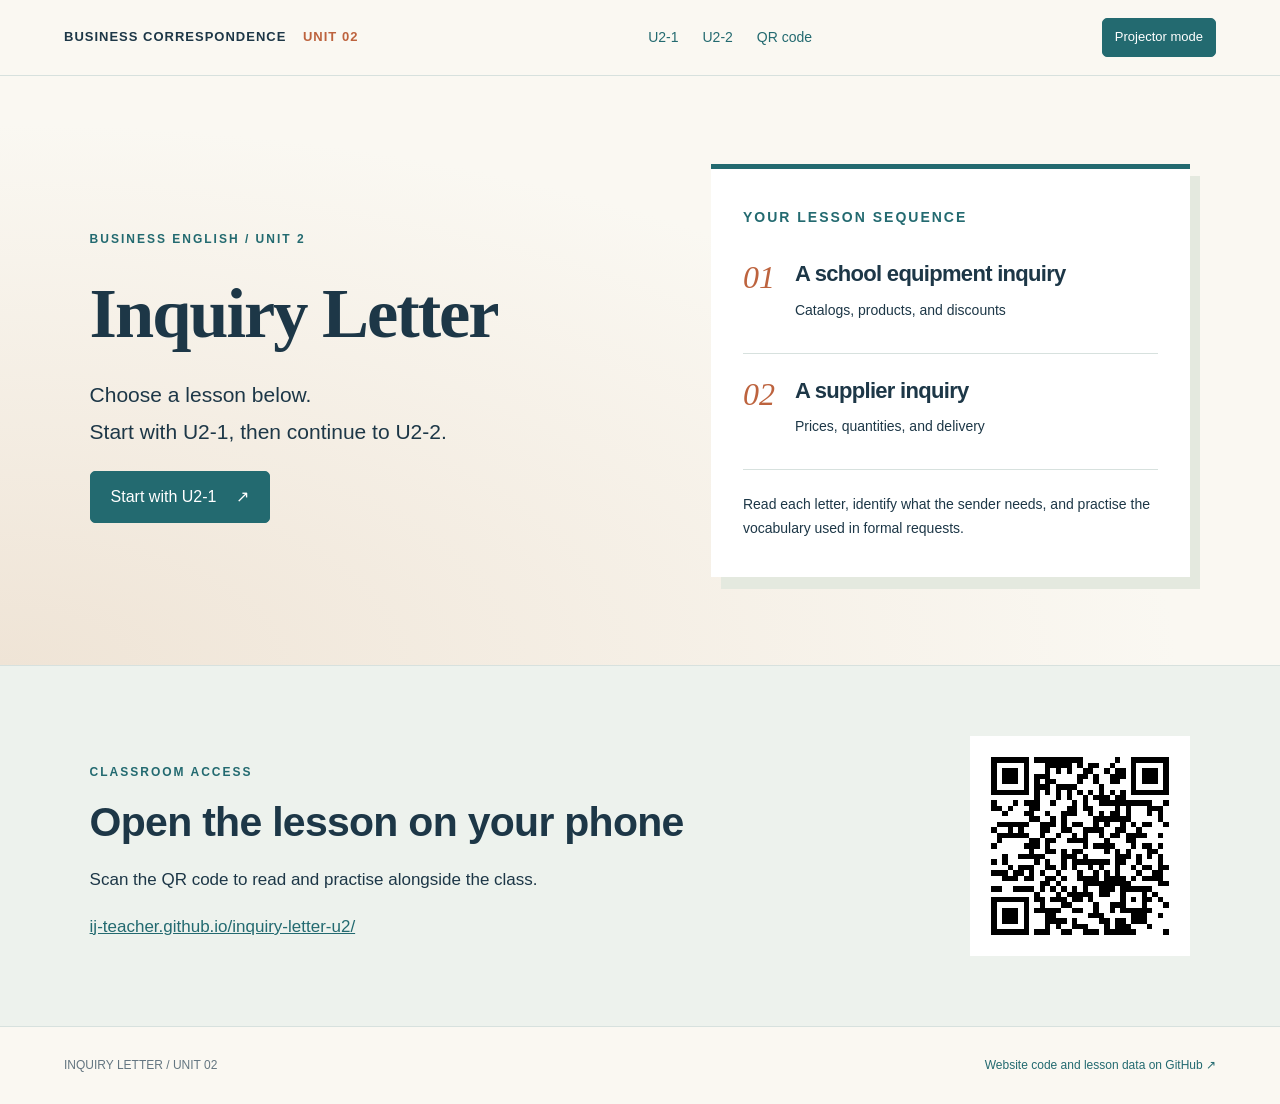
==== index.html @ 0eefbf17 "Publish U2-1 and U2-2 inquiry-letter teaching website" ====
<!doctype html><html lang="en"><head><meta charset="utf-8"><meta name="viewport" content="width=device-width,initial-scale=1"><meta name="description" content="Read and practise inquiry letters: a school equipment request followed by a supplier inquiry. Business English U2."><title>Inquiry Letter · Unit 2</title><link rel="stylesheet" href="style.css?v=1"><script defer src="app.js?v=lesson-pages-2"></script></head><body>
<a class="skip" href="#main">Skip to lessons</a><header><a class="brand" href="#home">BUSINESS CORRESPONDENCE <span>UNIT 02</span></a><nav aria-label="Lesson navigation"><a href="u2-1.html#u2-1">U2-1</a><a href="u2-2.html#u2-2">U2-2</a><a href="#classroom-qr">QR code</a></nav><button id="projector" aria-pressed="false" type="button">Projector mode</button></header>
<main id="main"><section id="home" class="hero"><div><p class="eyebrow">BUSINESS ENGLISH / UNIT 2</p><h1>Inquiry Letter</h1><p class="intro">Choose a lesson below.<br>Start with U2-1, then continue to U2-2.</p><a class="button" href="u2-1.html#u2-1">Start with U2-1 <span>↗</span></a></div><aside class="itinerary"><p class="eyebrow">YOUR LESSON SEQUENCE</p><a href="u2-1.html#u2-1"><b>01</b><div><h2>A school equipment inquiry</h2><p>Catalogs, products, and discounts</p></div></a><a href="u2-2.html#u2-2"><b>02</b><div><h2>A supplier inquiry</h2><p>Prices, quantities, and delivery</p></div></a><p class="goal">Read each letter, identify what the sender needs, and practise the vocabulary used in formal requests.</p></aside></section>


<section id="classroom-qr" class="access"><div><p class="eyebrow">CLASSROOM ACCESS</p><h2>Open the lesson on your phone</h2><p>Scan the QR code to read and practise alongside the class.</p><a href="https://ij-teacher.github.io/inquiry-letter-u2/">ij-teacher.github.io/inquiry-letter-u2/</a></div><img src="qr-code.svg" width="220" height="220" alt="QR code for the Inquiry Letters U2 website"></section></main><footer><span>INQUIRY LETTER / UNIT 02</span><a href="https://github.com/ij-teacher/inquiry-letter-u2">Website code and lesson data on GitHub ↗</a></footer><p id="load-error" role="alert" hidden></p></body></html>
---- style.css ----
:root{--ink:#1d3747;--muted:#647681;--accent:#236a70;--orange:#bd633e;--paper:#faf8f2;--line:#d7e1de;--tint:#edf2ed}*{box-sizing:border-box}html{scroll-behavior:smooth;scroll-padding-top:110px}body{margin:0;background:var(--paper);color:var(--ink);font:17px/1.75 Arial,"Segoe UI",sans-serif}a{color:var(--accent)}button,.button{display:inline-flex;align-items:center;gap:20px;padding:11px 20px;background:var(--accent);color:white;border:1px solid var(--accent);border-radius:5px;cursor:pointer;font:inherit;font-size:16px;text-decoration:none}button:hover,.button:hover{background:#164e53}.secondary{color:var(--accent);background:transparent}.secondary:hover{color:white}button:disabled{opacity:.5;cursor:default}:focus-visible{outline:3px solid var(--orange);outline-offset:3px}.skip{position:absolute;top:-70px;z-index:10;padding:12px;background:white}.skip:focus{top:0}header{position:sticky;top:0;z-index:5;display:flex;align-items:center;justify-content:space-between;gap:20px;padding:18px 5vw;background:rgba(250,248,242,.98);border-bottom:1px solid var(--line)}.brand{font-size:13px;font-weight:800;letter-spacing:1px;text-decoration:none;color:var(--ink)}.brand span{color:var(--orange);margin-left:12px}nav{display:flex;gap:24px}nav a{font-size:14px;text-decoration:none}header button{font-size:13px;padding:7px 12px}main{max-width:1440px;margin:auto}section{padding:70px 7vw;border-bottom:1px solid var(--line)}.hero{display:grid;grid-template-columns:1.15fr 1fr;gap:70px;align-items:center;min-height:590px;background:radial-gradient(ellipse at 0 100%,#efe4d6,transparent 65%)}.eyebrow{font-size:12px;font-weight:700;letter-spacing:2px;color:var(--accent)}h1{font:700 clamp(48px,5.5vw,78px)/1.06 Georgia,serif;letter-spacing:-2px;margin:26px 0}h1 em{color:var(--orange)}.intro{font-size:21px}.itinerary{background:white;border-top:5px solid var(--accent);padding:28px 32px;box-shadow:10px 12px 0 #e4e9df}.itinerary>a{display:flex;gap:20px;text-decoration:none;border-bottom:1px solid var(--line);padding:22px 0;color:var(--ink)}.itinerary b{font:italic 32px Georgia,serif;color:var(--orange)}.itinerary h2{font-size:22px;margin:0;line-height:1.4}.itinerary p{margin:8px 0;font-size:14px}.itinerary .goal{margin-top:22px}.section-title{max-width:780px;margin-bottom:32px}h2{font-size:clamp(28px,3.2vw,42px);line-height:1.25;margin:14px 0;letter-spacing:-.7px}h3{font-size:24px;line-height:1.4}h4{font-size:18px}.lesson:nth-of-type(even){background:var(--tint)}.lesson-nav{display:flex;gap:14px;flex-wrap:wrap;margin-bottom:24px;font-size:14px}.lesson-nav a{text-decoration:none;border-bottom:1px solid var(--accent)}.letter{padding:32px 38px;background:white;border:1px solid var(--line);border-left:4px solid var(--accent);max-width:960px}.addresses{display:grid;grid-template-columns:1fr 1fr;gap:30px;font-size:15px}.addresses p{margin:0}.letter p{margin:18px 0}.letter ul{padding-left:25px}.subject{font-weight:700}.letter-close{margin-top:25px}.letter-close p{margin:0}.exercise{margin-top:48px;padding-top:24px;border-top:1px solid var(--line)}.exercise-intro{color:var(--muted);margin-top:-8px}.question{padding:16px 0 20px;border-bottom:1px solid var(--line)}.question h4,.question>label,.question legend{font-weight:600;font-size:20px;line-height:1.5;margin:0 0 10px}.question>label{display:block}textarea,input,select{font:inherit;font-size:16px;padding:10px 12px;border:1px solid #a5b9b6;border-radius:4px;background:white;color:var(--ink)}textarea{width:100%;resize:vertical;max-width:850px;display:block}input,select{max-width:100%}label{display:block;margin:15px 0 6px}form>input,form>textarea{width:100%}form button{margin:20px 10px 0 0}.feedback{font-size:16px;padding:10px 0;margin:6px 0 0}.correct{color:#216239}.incorrect{color:#a04326}.result{border-left:3px solid var(--accent);background:#dfece6;padding:15px 20px;margin-top:18px;font-size:17px}.word-bank{display:flex;flex-wrap:wrap;gap:8px 18px;background:#e7eee7;padding:15px 18px;margin:20px 0;border-left:3px solid var(--accent);font-weight:600}.word-bank span{white-space:nowrap}.matching-row{display:grid;grid-template-columns:1fr minmax(160px,220px);align-items:center;gap:25px}.matching-row select{width:100%}.matching-row .feedback{grid-column:1/-1}.gap-row label{display:block}.gap-row input{width:240px}.tf-question{border:0;border-bottom:1px solid var(--line);min-width:0;padding:18px 0}.tf-question legend{font-size:20px;font-weight:600;line-height:1.5;padding-top:8px}.choices{display:flex;gap:10px;margin-top:12px}.choices label{display:flex;align-items:center;gap:7px;padding:5px 10px;background:white;border:1px solid var(--line);border-radius:4px;font-size:15px;margin:0;cursor:pointer}.choices label:has(input:checked){background:#dcece5;border-color:var(--accent)}input[type=radio]{accent-color:var(--accent);width:16px;height:16px;margin:0}.small{font-size:13px;color:var(--muted)}details{margin:24px 0}summary{cursor:pointer;font-weight:600;padding:10px 0}.template-text,.draft{white-space:pre-wrap;font:16px/1.8 Arial,sans-serif}.split{display:grid;grid-template-columns:1fr 1fr;gap:45px;margin-top:32px}.split form{padding:25px;background:white;border:1px solid var(--line)}.draft{padding:24px;min-height:200px}.access{display:flex;align-items:center;justify-content:space-between;gap:45px;background:var(--tint)}.access img{background:white;max-width:100%;height:auto}.access a{overflow-wrap:anywhere}footer{display:flex;justify-content:space-between;gap:20px;padding:28px 5vw;font-size:12px;color:var(--muted)}footer a{text-decoration:none}#load-error{position:fixed;bottom:0;left:0;width:100%;padding:15px;background:#ffe6d9;margin:0}.loading{padding:45px}body.projector{font-size:22px}.projector .letter,.projector .question>label,.projector .tf-question legend,.projector .question h4{font-size:24px}.projector header{position:static}[hidden]{display:none!important}@media(max-width:850px){header{flex-wrap:wrap;padding:12px 5vw;gap:12px}nav{order:3;width:100%;justify-content:space-between;gap:10px}.hero,.split{grid-template-columns:1fr;gap:32px}.hero{min-height:0}section{padding:44px 6vw}.letter{padding:22px}.addresses{grid-template-columns:1fr;gap:25px}.matching-row{grid-template-columns:1fr;gap:10px}.matching-row select{max-width:300px}.access{flex-direction:column;text-align:center}footer{flex-direction:column}.intro{font-size:19px}h1{font-size:57px}}@media print{header,button,.skip,.hero,footer{display:none!important}section{padding:20px;background:white!important}.letter,.question{break-inside:avoid}.access{break-before:page}}@media(prefers-reduced-motion:reduce){html{scroll-behavior:auto}}
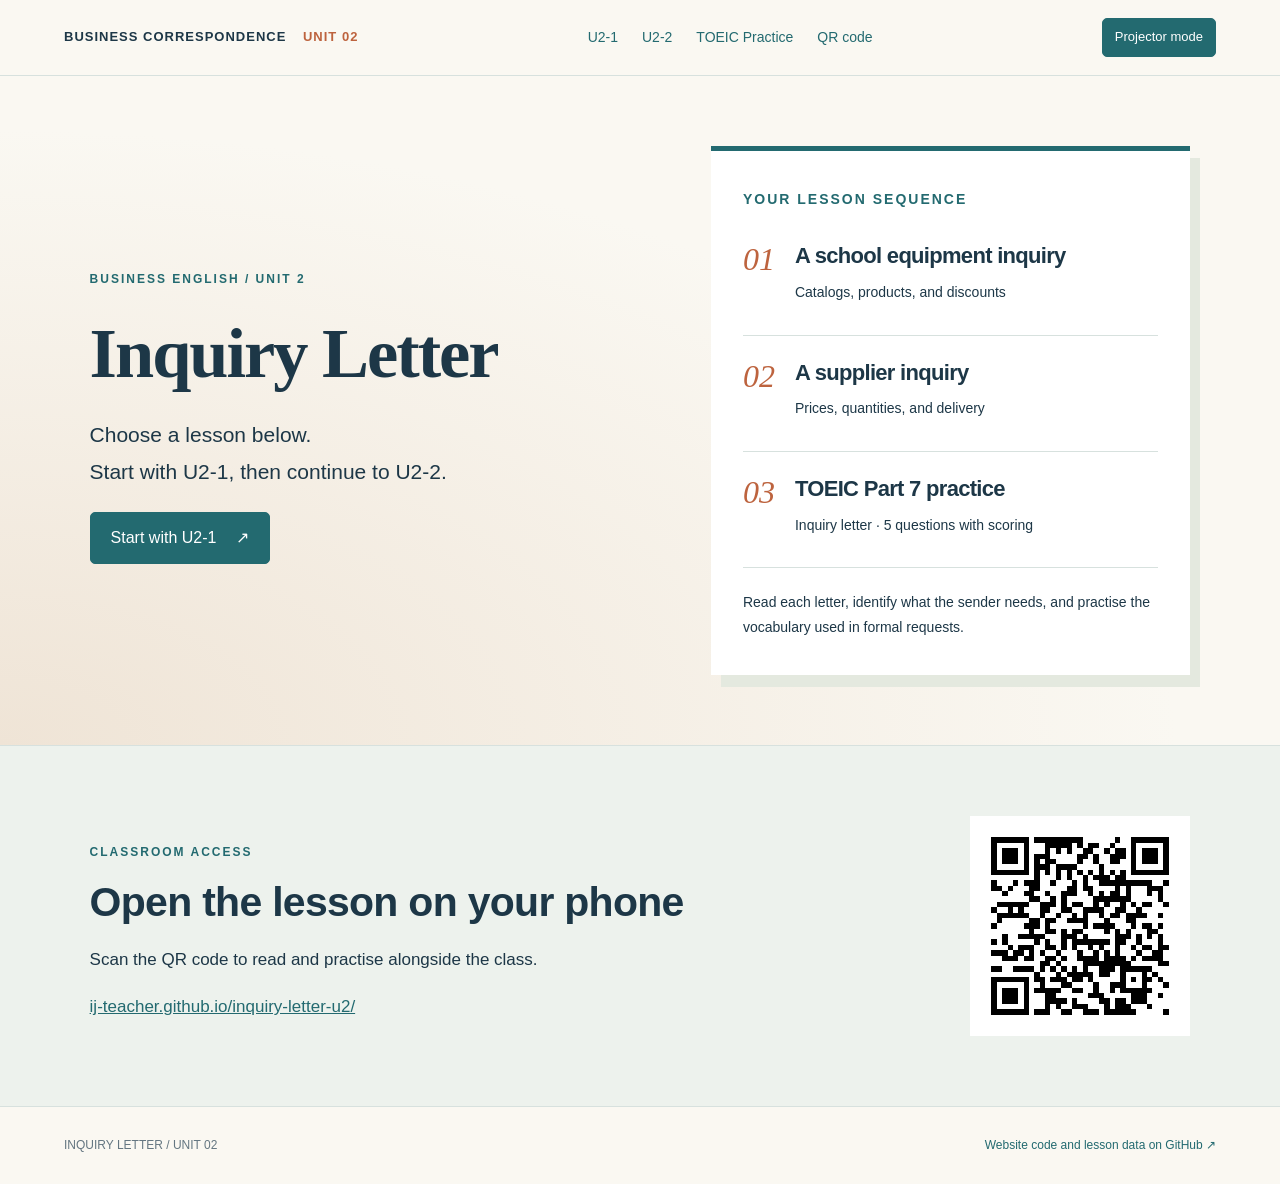
==== commit 7350f11f: "Add TOEIC practice to homepage" ====
--- a/index.html
+++ b/index.html
@@ -1,6 +1,6 @@
-<!doctype html><html lang="en"><head><meta charset="utf-8"><meta name="viewport" content="width=device-width,initial-scale=1"><meta name="description" content="Read and practise inquiry letters: a school equipment request followed by a supplier inquiry. Business English U2."><title>Inquiry Letter · Unit 2</title><link rel="stylesheet" href="style.css?v=1"><script defer src="app.js?v=lesson-pages-2"></script></head><body>
-<a class="skip" href="#main">Skip to lessons</a><header><a class="brand" href="#home">BUSINESS CORRESPONDENCE <span>UNIT 02</span></a><nav aria-label="Lesson navigation"><a href="u2-1.html#u2-1">U2-1</a><a href="u2-2.html#u2-2">U2-2</a><a href="#classroom-qr">QR code</a></nav><button id="projector" aria-pressed="false" type="button">Projector mode</button></header>
-<main id="main"><section id="home" class="hero"><div><p class="eyebrow">BUSINESS ENGLISH / UNIT 2</p><h1>Inquiry Letter</h1><p class="intro">Choose a lesson below.<br>Start with U2-1, then continue to U2-2.</p><a class="button" href="u2-1.html#u2-1">Start with U2-1 <span>↗</span></a></div><aside class="itinerary"><p class="eyebrow">YOUR LESSON SEQUENCE</p><a href="u2-1.html#u2-1"><b>01</b><div><h2>A school equipment inquiry</h2><p>Catalogs, products, and discounts</p></div></a><a href="u2-2.html#u2-2"><b>02</b><div><h2>A supplier inquiry</h2><p>Prices, quantities, and delivery</p></div></a><p class="goal">Read each letter, identify what the sender needs, and practise the vocabulary used in formal requests.</p></aside></section>
+<!doctype html><html lang="en"><head><meta charset="utf-8"><meta name="viewport" content="width=device-width,initial-scale=1"><meta name="description" content="Read and practise inquiry letters: a school equipment request followed by a supplier inquiry. Business English U2."><title>Inquiry Letter · Unit 2</title><link rel="stylesheet" href="style.css?v=drag-fill-20261012"><script defer src="app.js?v=drag-fill-20261012"></script></head><body>
+<a class="skip" href="#main">Skip to lessons</a><header><a class="brand" href="#home">BUSINESS CORRESPONDENCE <span>UNIT 02</span></a><nav aria-label="Lesson navigation"><a href="u2-1.html#u2-1">U2-1</a><a href="u2-2.html#u2-2">U2-2</a><a href="toeic-practice.html">TOEIC Practice</a><a href="#classroom-qr">QR code</a></nav><button id="projector" aria-pressed="false" type="button">Projector mode</button></header>
+<main id="main"><section id="home" class="hero"><div><p class="eyebrow">BUSINESS ENGLISH / UNIT 2</p><h1>Inquiry Letter</h1><p class="intro">Choose a lesson below.<br>Start with U2-1, then continue to U2-2.</p><a class="button" href="u2-1.html#u2-1">Start with U2-1 <span>↗</span></a></div><aside class="itinerary"><p class="eyebrow">YOUR LESSON SEQUENCE</p><a href="u2-1.html#u2-1"><b>01</b><div><h2>A school equipment inquiry</h2><p>Catalogs, products, and discounts</p></div></a><a href="u2-2.html#u2-2"><b>02</b><div><h2>A supplier inquiry</h2><p>Prices, quantities, and delivery</p></div></a><a href="toeic-practice.html"><b>03</b><div><h2>TOEIC Part 7 practice</h2><p>Inquiry letter · 5 questions with scoring</p></div></a><p class="goal">Read each letter, identify what the sender needs, and practise the vocabulary used in formal requests.</p></aside></section>
 
 
 <section id="classroom-qr" class="access"><div><p class="eyebrow">CLASSROOM ACCESS</p><h2>Open the lesson on your phone</h2><p>Scan the QR code to read and practise alongside the class.</p><a href="https://ij-teacher.github.io/inquiry-letter-u2/">ij-teacher.github.io/inquiry-letter-u2/</a></div><img src="qr-code.svg" width="220" height="220" alt="QR code for the Inquiry Letters U2 website"></section></main><footer><span>INQUIRY LETTER / UNIT 02</span><a href="https://github.com/ij-teacher/inquiry-letter-u2">Website code and lesson data on GitHub ↗</a></footer><p id="load-error" role="alert" hidden></p></body></html>
--- a/style.css
+++ b/style.css
@@ -1 +1,4 @@
 :root{--ink:#1d3747;--muted:#647681;--accent:#236a70;--orange:#bd633e;--paper:#faf8f2;--line:#d7e1de;--tint:#edf2ed}*{box-sizing:border-box}html{scroll-behavior:smooth;scroll-padding-top:110px}body{margin:0;background:var(--paper);color:var(--ink);font:17px/1.75 Arial,"Segoe UI",sans-serif}a{color:var(--accent)}button,.button{display:inline-flex;align-items:center;gap:20px;padding:11px 20px;background:var(--accent);color:white;border:1px solid var(--accent);border-radius:5px;cursor:pointer;font:inherit;font-size:16px;text-decoration:none}button:hover,.button:hover{background:#164e53}.secondary{color:var(--accent);background:transparent}.secondary:hover{color:white}button:disabled{opacity:.5;cursor:default}:focus-visible{outline:3px solid var(--orange);outline-offset:3px}.skip{position:absolute;top:-70px;z-index:10;padding:12px;background:white}.skip:focus{top:0}header{position:sticky;top:0;z-index:5;display:flex;align-items:center;justify-content:space-between;gap:20px;padding:18px 5vw;background:rgba(250,248,242,.98);border-bottom:1px solid var(--line)}.brand{font-size:13px;font-weight:800;letter-spacing:1px;text-decoration:none;color:var(--ink)}.brand span{color:var(--orange);margin-left:12px}nav{display:flex;gap:24px}nav a{font-size:14px;text-decoration:none}header button{font-size:13px;padding:7px 12px}main{max-width:1440px;margin:auto}section{padding:70px 7vw;border-bottom:1px solid var(--line)}.hero{display:grid;grid-template-columns:1.15fr 1fr;gap:70px;align-items:center;min-height:590px;background:radial-gradient(ellipse at 0 100%,#efe4d6,transparent 65%)}.eyebrow{font-size:12px;font-weight:700;letter-spacing:2px;color:var(--accent)}h1{font:700 clamp(48px,5.5vw,78px)/1.06 Georgia,serif;letter-spacing:-2px;margin:26px 0}h1 em{color:var(--orange)}.intro{font-size:21px}.itinerary{background:white;border-top:5px solid var(--accent);padding:28px 32px;box-shadow:10px 12px 0 #e4e9df}.itinerary>a{display:flex;gap:20px;text-decoration:none;border-bottom:1px solid var(--line);padding:22px 0;color:var(--ink)}.itinerary b{font:italic 32px Georgia,serif;color:var(--orange)}.itinerary h2{font-size:22px;margin:0;line-height:1.4}.itinerary p{margin:8px 0;font-size:14px}.itinerary .goal{margin-top:22px}.section-title{max-width:780px;margin-bottom:32px}h2{font-size:clamp(28px,3.2vw,42px);line-height:1.25;margin:14px 0;letter-spacing:-.7px}h3{font-size:24px;line-height:1.4}h4{font-size:18px}.lesson:nth-of-type(even){background:var(--tint)}.lesson-nav{display:flex;gap:14px;flex-wrap:wrap;margin-bottom:24px;font-size:14px}.lesson-nav a{text-decoration:none;border-bottom:1px solid var(--accent)}.letter{padding:32px 38px;background:white;border:1px solid var(--line);border-left:4px solid var(--accent);max-width:960px}.addresses{display:grid;grid-template-columns:1fr 1fr;gap:30px;font-size:15px}.addresses p{margin:0}.letter p{margin:18px 0}.letter ul{padding-left:25px}.subject{font-weight:700}.letter-close{margin-top:25px}.letter-close p{margin:0}.exercise{margin-top:48px;padding-top:24px;border-top:1px solid var(--line)}.exercise-intro{color:var(--muted);margin-top:-8px}.question{padding:16px 0 20px;border-bottom:1px solid var(--line)}.question h4,.question>label,.question legend{font-weight:600;font-size:20px;line-height:1.5;margin:0 0 10px}.question>label{display:block}textarea,input,select{font:inherit;font-size:16px;padding:10px 12px;border:1px solid #a5b9b6;border-radius:4px;background:white;color:var(--ink)}textarea{width:100%;resize:vertical;max-width:850px;display:block}input,select{max-width:100%}label{display:block;margin:15px 0 6px}form>input,form>textarea{width:100%}form button{margin:20px 10px 0 0}.feedback{font-size:16px;padding:10px 0;margin:6px 0 0}.correct{color:#216239}.incorrect{color:#a04326}.result{border-left:3px solid var(--accent);background:#dfece6;padding:15px 20px;margin-top:18px;font-size:17px}.word-bank{display:flex;flex-wrap:wrap;gap:8px 18px;background:#e7eee7;padding:15px 18px;margin:20px 0;border-left:3px solid var(--accent);font-weight:600}.word-bank span{white-space:nowrap}.matching-row{display:grid;grid-template-columns:1fr minmax(160px,220px);align-items:center;gap:25px}.matching-row select{width:100%}.matching-row .feedback{grid-column:1/-1}.gap-row label{display:block}.gap-row input{width:240px}.tf-question{border:0;border-bottom:1px solid var(--line);min-width:0;padding:18px 0}.tf-question legend{font-size:20px;font-weight:600;line-height:1.5;padding-top:8px}.choices{display:flex;gap:10px;margin-top:12px}.choices label{display:flex;align-items:center;gap:7px;padding:5px 10px;background:white;border:1px solid var(--line);border-radius:4px;font-size:15px;margin:0;cursor:pointer}.choices label:has(input:checked){background:#dcece5;border-color:var(--accent)}input[type=radio]{accent-color:var(--accent);width:16px;height:16px;margin:0}.small{font-size:13px;color:var(--muted)}details{margin:24px 0}summary{cursor:pointer;font-weight:600;padding:10px 0}.template-text,.draft{white-space:pre-wrap;font:16px/1.8 Arial,sans-serif}.split{display:grid;grid-template-columns:1fr 1fr;gap:45px;margin-top:32px}.split form{padding:25px;background:white;border:1px solid var(--line)}.draft{padding:24px;min-height:200px}.access{display:flex;align-items:center;justify-content:space-between;gap:45px;background:var(--tint)}.access img{background:white;max-width:100%;height:auto}.access a{overflow-wrap:anywhere}footer{display:flex;justify-content:space-between;gap:20px;padding:28px 5vw;font-size:12px;color:var(--muted)}footer a{text-decoration:none}#load-error{position:fixed;bottom:0;left:0;width:100%;padding:15px;background:#ffe6d9;margin:0}.loading{padding:45px}body.projector{font-size:22px}.projector .letter,.projector .question>label,.projector .tf-question legend,.projector .question h4{font-size:24px}.projector header{position:static}[hidden]{display:none!important}@media(max-width:850px){header{flex-wrap:wrap;padding:12px 5vw;gap:12px}nav{order:3;width:100%;justify-content:space-between;gap:10px}.hero,.split{grid-template-columns:1fr;gap:32px}.hero{min-height:0}section{padding:44px 6vw}.letter{padding:22px}.addresses{grid-template-columns:1fr;gap:25px}.matching-row{grid-template-columns:1fr;gap:10px}.matching-row select{max-width:300px}.access{flex-direction:column;text-align:center}footer{flex-direction:column}.intro{font-size:19px}h1{font-size:57px}}@media print{header,button,.skip,.hero,footer{display:none!important}section{padding:20px;background:white!important}.letter,.question{break-inside:avoid}.access{break-before:page}}@media(prefers-reduced-motion:reduce){html{scroll-behavior:auto}}
+.lesson-nav{position:sticky;top:var(--header-height,76px);z-index:4;background:var(--paper);padding:12px 0;border-bottom:1px solid var(--line);justify-content:space-between}.lesson:nth-of-type(even) .lesson-nav{background:var(--tint)}html{scroll-padding-top:calc(var(--header-height,76px) + 75px)}.projector header{position:sticky;top:0}@media(max-width:850px){.lesson-nav{gap:8px 14px;font-size:13px}}
+.exercise .word-bank{position:sticky;top:calc(var(--header-height,76px) + var(--lesson-nav-height,52px));z-index:3;margin-top:20px;margin-bottom:20px;box-shadow:0 3px 6px rgba(29,55,71,.08)}
+.drag-bank{gap:8px}.word-chip{padding:7px 12px;font-weight:600;font-size:16px;cursor:grab;background:white;color:var(--accent)}.word-chip[aria-pressed=true]{background:var(--accent);color:white;outline:3px solid var(--orange)}.word-chip:disabled{opacity:.4;cursor:default}.drag-sentence{font-size:20px;font-weight:600;line-height:2.4;margin:0}.gap-row .gap-slot{display:inline-flex;justify-content:center;min-width:170px;max-width:100%;min-height:44px;padding:5px 12px;margin:0 5px;background:white;border:2px dashed var(--accent);color:var(--accent);font:inherit;font-size:17px;vertical-align:middle;line-height:1.5}.gap-slot.filled{border-style:solid;background:#dfece6;cursor:grab}.gap-row .gap-slot.drag-over{background:#ffe6d9;border-color:var(--orange)}.projector .drag-sentence{font-size:24px}@media(max-width:850px){.word-chip{font-size:14px;padding:6px 9px}.drag-sentence{font-size:18px}}
